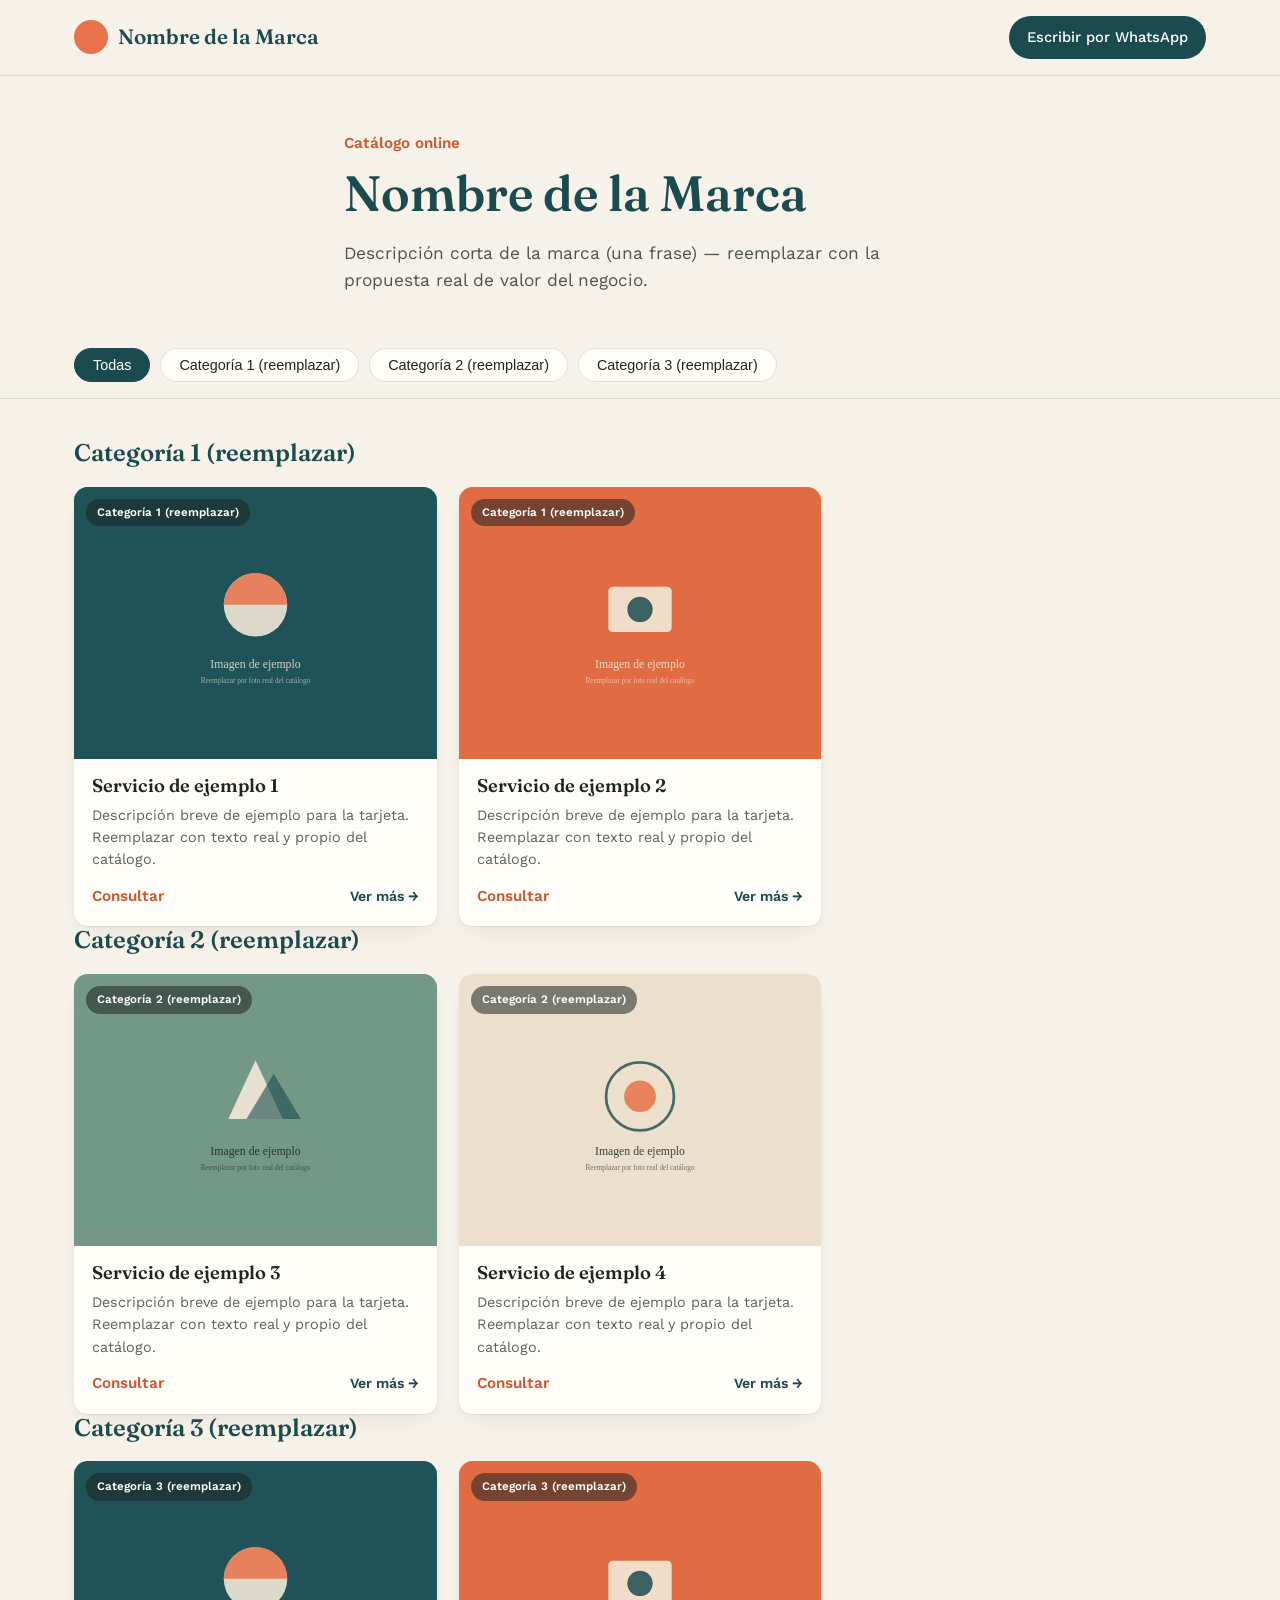
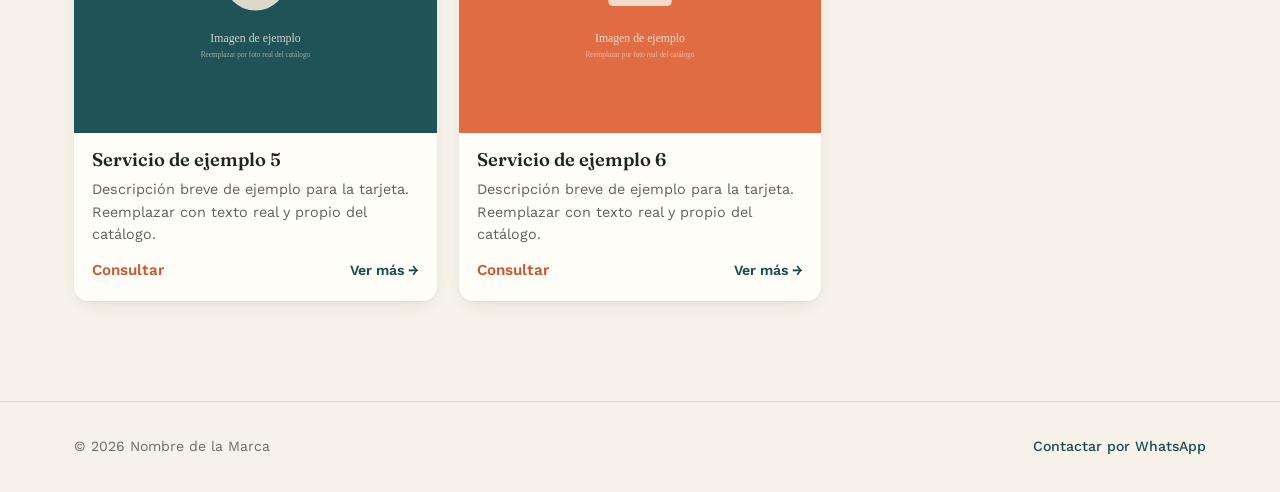
==== index.html @ 5132c290 "se elimina /sitio" ====
<!DOCTYPE html>
<html lang="es">
<head>
<meta charset="UTF-8">
<meta name="viewport" content="width=device-width, initial-scale=1.0">
<title>Catálogo — Rainbow Umbrella Tours</title>
<meta name="description" content="Catálogo de alojamientos.">
<link rel="stylesheet" href="css/style.css">
</head>
<body>

<header class="site-header">
  <div class="container">
    <a href="index.html" class="brand">
      <span class="brand-mark"></span>
      <span data-brand-name>Rainbow Umbrella Tours</span>
    </a>
    <div class="header-contact">
      <a class="btn-whatsapp" data-whatsapp-link data-whatsapp-msg="Hola! Quería hacer una consulta." href="#">
        <span>Escribir por WhatsApp</span>
      </a>
    </div>
  </div>
</header>

<section class="hero">
  <div class="container hero-inner">
    <span class="hero-eyebrow">Catálogo online</span>
    <h1 data-brand-name>Rainbow Umbrella Tours</h1>
    <p data-brand-desc>Nuestra especialidad es ayudarte a encontrar el lugar ideal para vos.</p>
  </div>
</section>

<nav class="category-nav">
  <div class="container">
    <div class="category-scroll" id="category-scroll"></div>
  </div>
</nav>

<main class="catalog-section">
  <div class="container" id="catalog-root"></div>
</main>

<footer class="site-footer">
  <div class="container">
    <span>© <span data-year></span> <span data-brand-name>Rainbow Umbrella Tours</span></span>
    <a data-whatsapp-link data-whatsapp-msg="Hola! Quería hacer una consulta." href="#">Contactar por WhatsApp</a>
  </div>
</footer>

<script src="js/data.js"></script>
<script src="js/main.js"></script>
</body>
</html>
---- css/style.css ----
@import url('https://fonts.googleapis.com/css2?family=Fraunces:opsz,wght@9..144,400;9..144,600;9..144,700&family=Work+Sans:wght@400;500;600&display=swap');

/* ============================================
   DESIGN TOKENS
   Reemplazar estos valores cuando llegue la
   identidad visual real del catálogo.
   ============================================ */
:root{
  --color-bg: #F7F2E9;
  --color-bg-alt: #EFE6D3;
  --color-ink: #1E2521;
  --color-primary: #1B4B4F;
  --color-primary-light: #2C6266;
  --color-accent: #E8734A;
  --color-accent-dark: #C85A34;
  --color-sage: #7A9E8E;
  --color-line: rgba(30,37,33,0.12);
  --color-card-bg: #FFFDF8;

  --font-display: 'Fraunces', Georgia, serif;
  --font-body: 'Work Sans', -apple-system, sans-serif;

  --radius-s: 6px;
  --radius-m: 14px;
  --shadow-card: 0 1px 2px rgba(30,37,33,0.06), 0 8px 24px -12px rgba(30,37,33,0.18);
  --max-width: 1180px;
}

*{ box-sizing: border-box; }
html{ scroll-behavior: smooth; }
body{
  margin: 0;
  font-family: var(--font-body);
  color: var(--color-ink);
  background: var(--color-bg);
  line-height: 1.55;
}
img{ max-width: 100%; display: block; }
a{ color: inherit; }
h1,h2,h3{ font-family: var(--font-display); margin: 0; line-height: 1.15; }
p{ margin: 0; }

.container{
  max-width: var(--max-width);
  margin: 0 auto;
  padding: 0 24px;
}

/* ---------- Header ---------- */
.site-header{
  position: sticky;
  top: 0;
  z-index: 20;
  background: var(--color-bg);
  border-bottom: 1px solid var(--color-line);
}
.site-header .container{
  display: flex;
  align-items: center;
  justify-content: space-between;
  padding-top: 16px;
  padding-bottom: 16px;
  gap: 16px;
}
.brand{
  display: flex;
  align-items: center;
  gap: 10px;
  font-family: var(--font-display);
  font-size: 1.3rem;
  font-weight: 600;
  text-decoration: none;
  color: var(--color-primary);
}
.brand-mark{
  width: 34px;
  height: 34px;
  border-radius: 50%;
  background: var(--color-accent);
  flex-shrink: 0;
}
.header-contact{
  display: flex;
  align-items: center;
  gap: 12px;
}
.btn-whatsapp{
  display: inline-flex;
  align-items: center;
  gap: 8px;
  background: var(--color-primary);
  color: #fff;
  text-decoration: none;
  padding: 10px 18px;
  border-radius: 999px;
  font-size: 0.92rem;
  font-weight: 500;
  white-space: nowrap;
  transition: background 0.15s ease;
}
.btn-whatsapp:hover{ background: var(--color-primary-light); }

/* ---------- Hero ---------- */
.hero{
  padding: 56px 0 40px;
}
.hero-inner{
  max-width: 640px;
}
.hero-eyebrow{
  color: var(--color-accent-dark);
  font-weight: 600;
  font-size: 0.95rem;
  margin-bottom: 10px;
  display: block;
}
.hero h1{
  font-size: clamp(2rem, 4.5vw, 3.1rem);
  font-weight: 600;
  color: var(--color-primary);
}
.hero p{
  margin-top: 18px;
  font-size: 1.08rem;
  color: rgba(30,37,33,0.78);
  max-width: 52ch;
}

/* ---------- Category nav ---------- */
.category-nav{
  position: sticky;
  top: 67px;
  z-index: 15;
  background: var(--color-bg);
  border-bottom: 1px solid var(--color-line);
  padding: 14px 0;
}
.category-scroll{
  display: flex;
  gap: 10px;
  overflow-x: auto;
  scrollbar-width: none;
  padding-bottom: 2px;
}
.category-scroll::-webkit-scrollbar{ display: none; }
.category-pill{
  flex-shrink: 0;
  border: 1px solid var(--color-line);
  background: var(--color-card-bg);
  padding: 8px 18px;
  border-radius: 999px;
  font-size: 0.9rem;
  font-weight: 500;
  cursor: pointer;
  color: var(--color-ink);
  transition: all 0.15s ease;
}
.category-pill:hover{ border-color: var(--color-primary); }
.category-pill.active{
  background: var(--color-primary);
  border-color: var(--color-primary);
  color: #fff;
}

/* ---------- Grid & Cards ---------- */
.catalog-section{ padding: 40px 0 80px; }
.category-heading{
  font-size: 1.5rem;
  font-weight: 600;
  color: var(--color-primary);
  margin: 44px 0 20px;
}
.category-heading:first-child{ margin-top: 0; }

.card-grid{
  display: grid;
  grid-template-columns: repeat(auto-fill, minmax(270px, 1fr));
  gap: 22px;
}
.card{
  background: var(--color-card-bg);
  border-radius: var(--radius-m);
  overflow: hidden;
  box-shadow: var(--shadow-card);
  text-decoration: none;
  color: var(--color-ink);
  display: flex;
  flex-direction: column;
  transition: transform 0.18s ease;
}
.card:hover{ transform: translateY(-3px); }
.card-image{
  aspect-ratio: 4 / 3;
  overflow: hidden;
  position: relative;
  background: var(--color-bg-alt);
}
.card-image img{
  width: 100%;
  height: 100%;
  object-fit: cover;
}
.card-tag{
  position: absolute;
  top: 12px;
  left: 12px;
  background: rgba(30,37,33,0.55);
  color: #fff;
  font-size: 0.72rem;
  font-weight: 600;
  padding: 5px 11px;
  border-radius: 999px;
  backdrop-filter: blur(2px);
}
.card-body{
  padding: 16px 18px 18px;
  display: flex;
  flex-direction: column;
  gap: 8px;
  flex: 1;
}
.card-title{
  font-family: var(--font-display);
  font-size: 1.15rem;
  font-weight: 600;
}
.card-desc{
  font-size: 0.9rem;
  color: rgba(30,37,33,0.72);
  flex: 1;
}
.card-footer{
  display: flex;
  align-items: center;
  justify-content: space-between;
  margin-top: 6px;
}
.card-price{
  font-weight: 600;
  color: var(--color-accent-dark);
  font-size: 0.95rem;
}
.card-link{
  font-size: 0.88rem;
  font-weight: 600;
  color: var(--color-primary);
}

.empty-state{
  padding: 60px 20px;
  text-align: center;
  color: rgba(30,37,33,0.6);
}

/* ---------- Ficha (detalle) ---------- */
.breadcrumb{
  padding: 22px 0 0;
  font-size: 0.88rem;
  color: rgba(30,37,33,0.6);
}
.breadcrumb a{ text-decoration: none; color: var(--color-primary); }

.ficha{ padding: 20px 0 70px; }
.ficha-gallery{
  display: grid;
  grid-template-columns: 2fr 1fr;
  gap: 10px;
  border-radius: var(--radius-m);
  overflow: hidden;
  margin-bottom: 30px;
}
.ficha-gallery-main{
  aspect-ratio: 4/3;
  background: var(--color-bg-alt);
}
.ficha-gallery-main img{ width:100%; height:100%; object-fit: cover; }
.ficha-gallery-thumbs{
  display: grid;
  grid-template-rows: repeat(2, 1fr);
  gap: 10px;
}
.ficha-gallery-thumbs img{
  width: 100%;
  height: 100%;
  object-fit: cover;
  cursor: pointer;
}
.ficha-gallery-thumbs > div{ overflow: hidden; background: var(--color-bg-alt); }

.ficha-layout{
  display: grid;
  grid-template-columns: 1.6fr 1fr;
  gap: 40px;
  align-items: start;
}
.ficha-header{ margin-bottom: 18px; }
.ficha-tag{
  display: inline-block;
  background: var(--color-sage);
  color: #fff;
  font-size: 0.75rem;
  font-weight: 600;
  padding: 5px 12px;
  border-radius: 999px;
  margin-bottom: 12px;
}
.ficha-title{
  font-size: clamp(1.6rem, 3.5vw, 2.3rem);
  color: var(--color-primary);
  font-weight: 600;
}
.ficha-desc{
  margin-top: 18px;
  color: rgba(30,37,33,0.82);
  font-size: 1.02rem;
}
.ficha-features{
  margin-top: 26px;
}
.ficha-features h3{
  font-size: 1.05rem;
  margin-bottom: 12px;
  color: var(--color-primary);
}
.ficha-features ul{
  list-style: none;
  margin: 0;
  padding: 0;
  display: grid;
  grid-template-columns: repeat(auto-fill, minmax(180px,1fr));
  gap: 10px;
}
.ficha-features li{
  font-size: 0.92rem;
  padding-left: 20px;
  position: relative;
}
.ficha-features li::before{
  content: '';
  position: absolute;
  left: 0;
  top: 8px;
  width: 8px;
  height: 8px;
  border-radius: 50%;
  background: var(--color-accent);
}

.contact-card{
  background: var(--color-card-bg);
  border: 1px solid var(--color-line);
  border-radius: var(--radius-m);
  padding: 24px;
  position: sticky;
  top: 150px;
}
.contact-card-price{
  font-size: 1.4rem;
  font-weight: 600;
  color: var(--color-accent-dark);
  margin-bottom: 4px;
}
.contact-card-price-label{
  font-size: 0.82rem;
  color: rgba(30,37,33,0.6);
  margin-bottom: 18px;
}
.contact-card .btn-whatsapp{
  width: 100%;
  justify-content: center;
  padding: 13px 18px;
  margin-bottom: 10px;
}
.contact-detail{
  display: flex;
  gap: 10px;
  font-size: 0.9rem;
  margin-top: 12px;
  color: rgba(30,37,33,0.78);
}
.contact-detail strong{ color: var(--color-ink); font-weight: 600; }
.social-links{
  display: flex;
  gap: 10px;
  margin-top: 16px;
}
.social-links a{
  border: 1px solid var(--color-line);
  border-radius: var(--radius-s);
  padding: 8px 14px;
  font-size: 0.85rem;
  text-decoration: none;
  font-weight: 500;
}

/* ---------- Footer ---------- */
.site-footer{
  border-top: 1px solid var(--color-line);
  padding: 34px 0;
  margin-top: 20px;
}
.site-footer .container{
  display: flex;
  flex-wrap: wrap;
  gap: 12px;
  align-items: center;
  justify-content: space-between;
  font-size: 0.88rem;
  color: rgba(30,37,33,0.65);
}
.site-footer a{ text-decoration: none; color: var(--color-primary); font-weight: 500; }

/* ---------- Responsive ---------- */
@media (max-width: 860px){
  .ficha-layout{ grid-template-columns: 1fr; }
  .contact-card{ position: static; }
  .ficha-gallery{ grid-template-columns: 1fr; }
  .ficha-gallery-thumbs{ grid-template-columns: repeat(4,1fr); grid-template-rows: none; }
}
@media (max-width: 560px){
  .header-contact .btn-whatsapp span{ display: none; }
  .hero{ padding: 40px 0 28px; }
  .card-grid{ grid-template-columns: repeat(auto-fill, minmax(150px,1fr)); gap: 14px; }
}
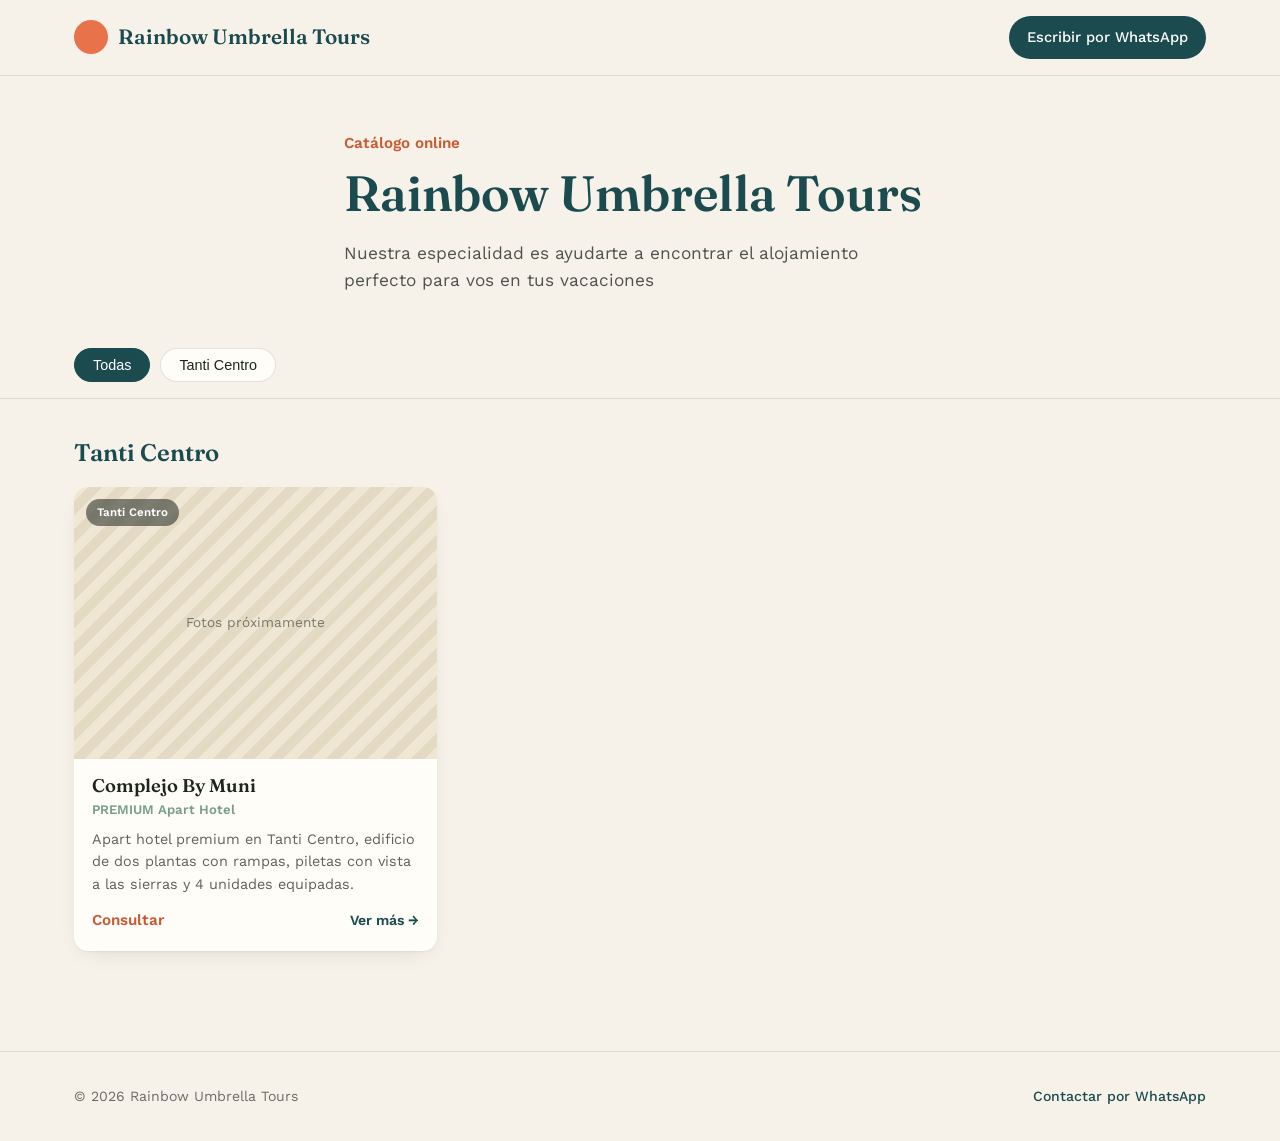
==== commit 1d29798b: "by  muni, nombre de empresa y descripcion" ====
--- a/index.html
+++ b/index.html
@@ -4,7 +4,7 @@
 <meta charset="UTF-8">
 <meta name="viewport" content="width=device-width, initial-scale=1.0">
 <title>Catálogo — Rainbow Umbrella Tours</title>
-<meta name="description" content="Catálogo de alojamientos.">
+<meta name="description" content="Nuestra especialidad es ayudarte a encontrar el alojamiento perfecto para vos en tus vacaciones.">
 <link rel="stylesheet" href="css/style.css">
 </head>
 <body>
@@ -27,7 +27,7 @@
   <div class="container hero-inner">
     <span class="hero-eyebrow">Catálogo online</span>
     <h1 data-brand-name>Rainbow Umbrella Tours</h1>
-    <p data-brand-desc>Nuestra especialidad es ayudarte a encontrar el lugar ideal para vos.</p>
+    <p data-brand-desc>Nuestra especialidad es ayudarte a encontrar el alojamiento perfecto para vos en tus vacaciones</p>
   </div>
 </section>
 
--- a/css/style.css
+++ b/css/style.css
@@ -200,6 +200,24 @@
   height: 100%;
   object-fit: cover;
 }
+.card-image-pending{
+  width: 100%;
+  height: 100%;
+  display: flex;
+  align-items: center;
+  justify-content: center;
+  text-align: center;
+  padding: 16px;
+  font-size: 0.85rem;
+  color: rgba(30,37,33,0.55);
+  background: repeating-linear-gradient(135deg, var(--color-bg-alt), var(--color-bg-alt) 10px, #e4d9c2 10px, #e4d9c2 20px);
+}
+.card-type{
+  font-size: 0.82rem;
+  color: var(--color-sage);
+  font-weight: 600;
+  margin-top: -4px;
+}
 .card-tag{
   position: absolute;
   top: 12px;
@@ -309,10 +327,28 @@
   color: var(--color-primary);
   font-weight: 600;
 }
+.ficha-subtitle{
+  margin-top: 6px;
+  font-size: 1.02rem;
+  font-weight: 600;
+  color: var(--color-sage);
+}
 .ficha-desc{
   margin-top: 18px;
   color: rgba(30,37,33,0.82);
   font-size: 1.02rem;
+}
+.gallery-pending{
+  aspect-ratio: 16/7;
+  display: flex;
+  align-items: center;
+  justify-content: center;
+  text-align: center;
+  padding: 24px;
+  color: rgba(30,37,33,0.6);
+  font-size: 0.95rem;
+  background: repeating-linear-gradient(135deg, var(--color-bg-alt), var(--color-bg-alt) 12px, #e4d9c2 12px, #e4d9c2 24px);
+  border-radius: var(--radius-m);
 }
 .ficha-features{
   margin-top: 26px;
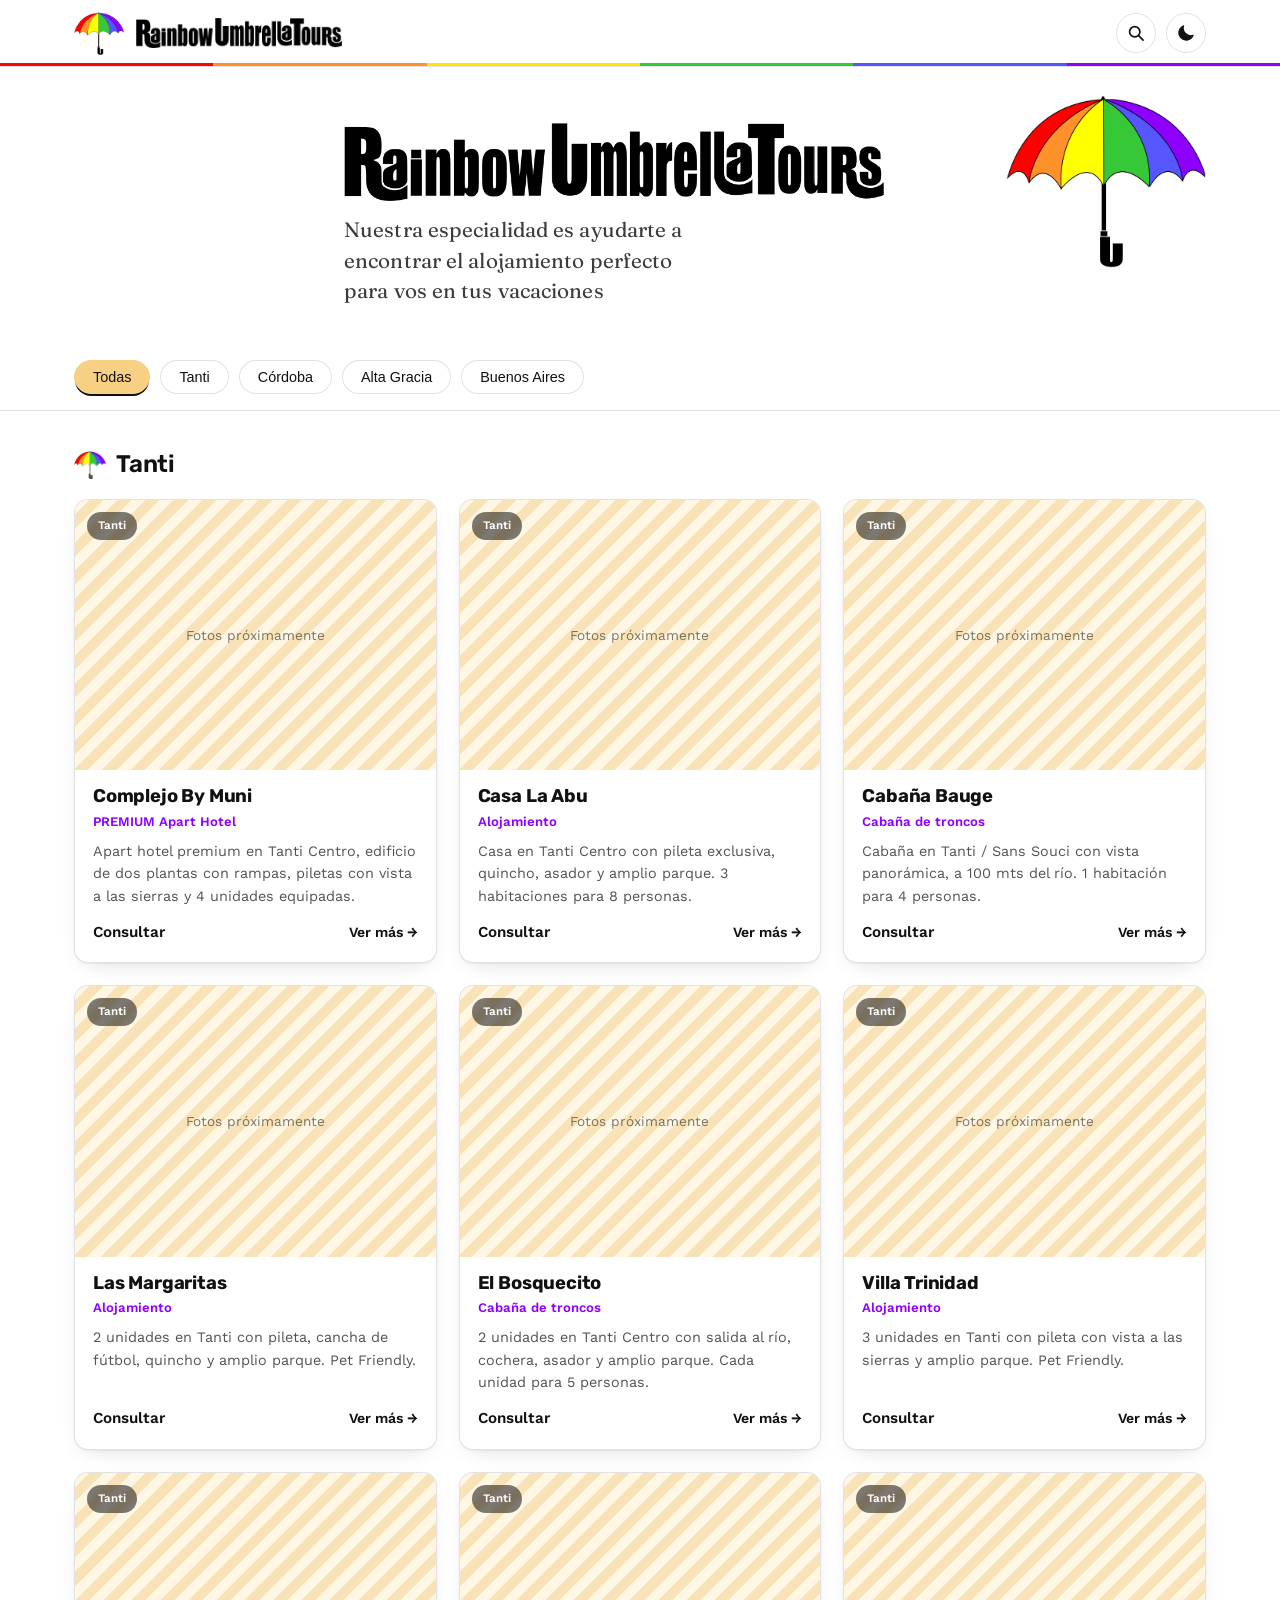
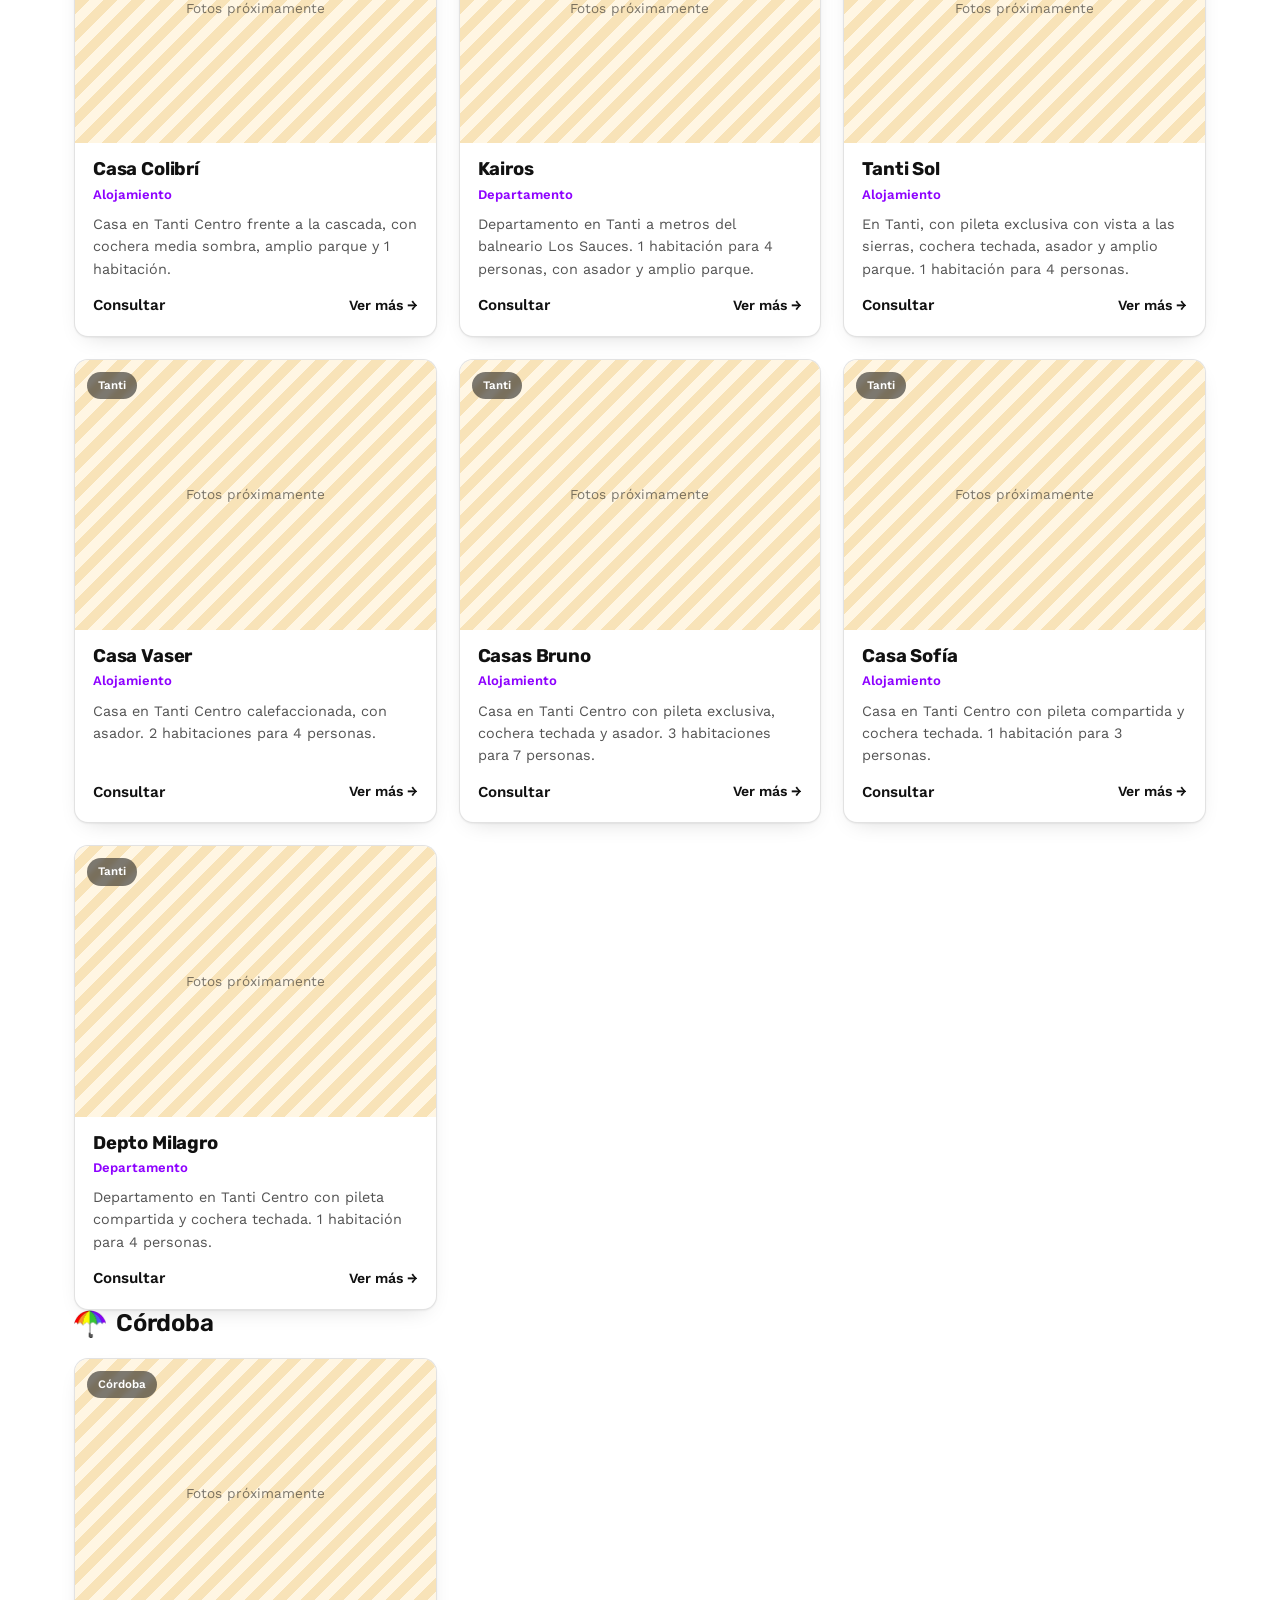
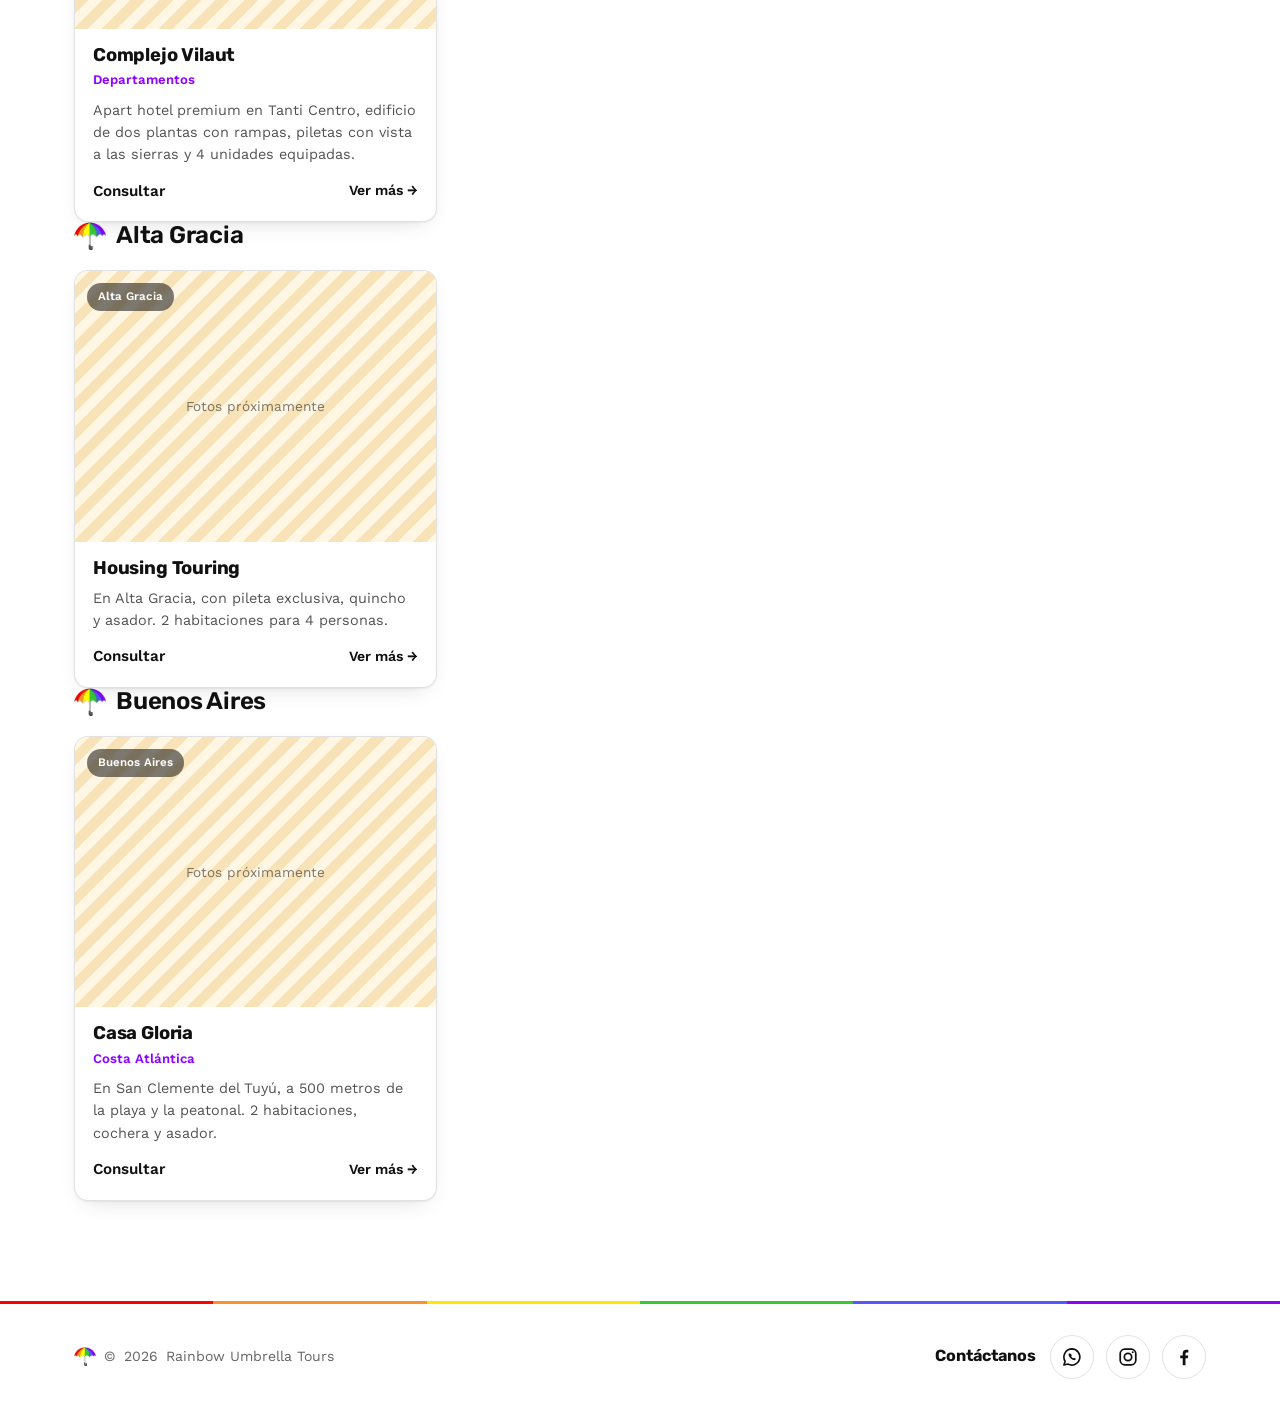
==== commit 2e9f9013: "version limpia de RainbowUmbrella" ====
--- a/index.html
+++ b/index.html
@@ -5,29 +5,38 @@
 <meta name="viewport" content="width=device-width, initial-scale=1.0">
 <title>Catálogo — Rainbow Umbrella Tours</title>
 <meta name="description" content="Nuestra especialidad es ayudarte a encontrar el alojamiento perfecto para vos en tus vacaciones.">
+<link rel="icon" type="image/png" href="images/brand/favicon.png">
+<script src="js/theme.js"></script>
 <link rel="stylesheet" href="css/style.css">
 </head>
 <body>
 
 <header class="site-header">
   <div class="container">
-    <a href="index.html" class="brand">
-      <span class="brand-mark"></span>
-      <span data-brand-name>Rainbow Umbrella Tours</span>
+    <a href="index.html" class="brand" aria-label="Rainbow Umbrella Tours — inicio">
+      <span class="brand-mark" role="presentation"></span>
+      <img class="brand-wordmark brand-wordmark--light" src="images/brand/wordmark.png" alt="Rainbow Umbrella Tours" width="936" height="136">
+      <img class="brand-wordmark brand-wordmark--dark" src="images/brand/wordmark-dark.png" alt="" width="936" height="136" aria-hidden="true">
     </a>
     <div class="header-contact">
-      <a class="btn-whatsapp" data-whatsapp-link data-whatsapp-msg="Hola! Quería hacer una consulta." href="#">
-        <span>Escribir por WhatsApp</span>
-      </a>
+      <button type="button" class="theme-toggle search-toggle" id="search-toggle" aria-label="Buscar alojamiento" aria-haspopup="dialog" aria-expanded="false" title="Buscar alojamiento">
+        <svg viewBox="0 0 24 24" aria-hidden="true"><circle cx="10.5" cy="10.5" r="6.2" fill="none" stroke="currentColor" stroke-width="2"/><path d="M15.2 15.2L20.5 20.5" stroke="currentColor" stroke-width="2" stroke-linecap="round"/></svg>
+      </button>
+      <button type="button" class="theme-toggle" id="theme-toggle" aria-label="Activar modo oscuro" aria-pressed="false" title="Cambiar entre modo claro y oscuro">
+        <svg class="icon-moon" viewBox="0 0 24 24" aria-hidden="true"><path d="M20.5 14.2A8.5 8.5 0 0 1 9.8 3.5a.6.6 0 0 0-.8-.7A9.5 9.5 0 1 0 21.2 15a.6.6 0 0 0-.7-.8z" fill="currentColor"/></svg>
+        <svg class="icon-sun" viewBox="0 0 24 24" aria-hidden="true"><circle cx="12" cy="12" r="4.2" fill="currentColor"/><g stroke="currentColor" stroke-width="2" stroke-linecap="round"><path d="M12 2.5v2.2M12 19.3v2.2M2.5 12h2.2M19.3 12h2.2M5.3 5.3l1.6 1.6M17.1 17.1l1.6 1.6M18.7 5.3l-1.6 1.6M6.9 17.1l-1.6 1.6"/></g></svg>
+      </button>
     </div>
   </div>
 </header>
 
 <section class="hero">
   <div class="container hero-inner">
-    <span class="hero-eyebrow">Catálogo online</span>
-    <h1 data-brand-name>Rainbow Umbrella Tours</h1>
-    <p data-brand-desc>Nuestra especialidad es ayudarte a encontrar el alojamiento perfecto para vos en tus vacaciones</p>
+    <h1 class="hero-wordmark">
+      <img class="hero-wordmark-img hero-wordmark-img--light" src="images/brand/wordmark.png" alt="Rainbow Umbrella Tours" width="936" height="136">
+      <img class="hero-wordmark-img hero-wordmark-img--dark" src="images/brand/wordmark-dark.png" alt="" width="936" height="136" aria-hidden="true">
+    </h1>
+    <p class="hero-subtitle" data-brand-desc>Nuestra especialidad es ayudarte a encontrar el alojamiento perfecto para vos en tus vacaciones</p>
   </div>
 </section>
 
@@ -44,11 +53,25 @@
 <footer class="site-footer">
   <div class="container">
     <span>© <span data-year></span> <span data-brand-name>Rainbow Umbrella Tours</span></span>
-    <a data-whatsapp-link data-whatsapp-msg="Hola! Quería hacer una consulta." href="#">Contactar por WhatsApp</a>
+    <div class="footer-contact">
+      <span class="footer-contact-title">Contáctanos</span>
+      <ul class="social-icons">
+        <li><a class="social-icon" data-whatsapp-link data-whatsapp-msg="Hola! Quería hacer una consulta." href="#" target="_blank" rel="noopener noreferrer" aria-label="WhatsApp" title="WhatsApp">
+          <svg viewBox="0 0 24 24" aria-hidden="true"><path d="M12 3.2a8.8 8.8 0 0 0-7.5 13.4L3.2 20.8l4.3-1.1A8.8 8.8 0 1 0 12 3.2z" fill="none" stroke="currentColor" stroke-width="1.8" stroke-linejoin="round"/><path d="M9 7.9c-.4.4-.9 1.1-.7 2 .4 2.3 3.2 5.1 5.6 5.5.9.2 1.6-.3 2-.7l.3-.9-1.9-1.1-.8.7c-.9-.4-1.9-1.3-2.4-2.3l.7-.8-1-1.9-.8.1z" fill="currentColor"/></svg>
+        </a></li>
+        <li><a class="social-icon" data-social="instagram" href="#" target="_blank" rel="noopener noreferrer" aria-label="Instagram" title="Instagram">
+          <svg viewBox="0 0 24 24" aria-hidden="true"><rect x="3.5" y="3.5" width="17" height="17" rx="5" fill="none" stroke="currentColor" stroke-width="1.9"/><circle cx="12" cy="12" r="4" fill="none" stroke="currentColor" stroke-width="1.9"/><circle cx="17.2" cy="6.8" r="1.1" fill="currentColor"/></svg>
+        </a></li>
+        <li><a class="social-icon" data-social="facebook" href="#" target="_blank" rel="noopener noreferrer" aria-label="Facebook" title="Facebook">
+          <svg viewBox="0 0 24 24" aria-hidden="true"><path d="M13.6 21v-7.6h2.6l.4-3h-3V8.5c0-.9.3-1.5 1.5-1.5h1.6V4.3c-.3 0-1.2-.1-2.3-.1-2.3 0-3.8 1.4-3.8 3.9v2.3H7.9v3h2.7V21h3z" fill="currentColor"/></svg>
+        </a></li>
+      </ul>
+    </div>
   </div>
 </footer>
 
 <script src="js/data.js"></script>
 <script src="js/main.js"></script>
+<script src="js/search.js"></script>
 </body>
 </html>
--- a/css/style.css
+++ b/css/style.css
@@ -1,29 +1,80 @@
-@import url('https://fonts.googleapis.com/css2?family=Fraunces:opsz,wght@9..144,400;9..144,600;9..144,700&family=Work+Sans:wght@400;500;600&display=swap');
+@import url('https://fonts.googleapis.com/css2?family=Fraunces:ital,wght@0,400;0,500;1,400&family=Rubik:wght@600;700;800&family=Work+Sans:wght@400;500;600&display=swap');
 
 /* ============================================
    DESIGN TOKENS
-   Reemplazar estos valores cuando llegue la
-   identidad visual real del catálogo.
+   Paleta oficial tomada de la imagen de
+   identidad de Rainbow Umbrella Tours.
    ============================================ */
 :root{
-  --color-bg: #F7F2E9;
-  --color-bg-alt: #EFE6D3;
-  --color-ink: #1E2521;
-  --color-primary: #1B4B4F;
-  --color-primary-light: #2C6266;
-  --color-accent: #E8734A;
-  --color-accent-dark: #C85A34;
-  --color-sage: #7A9E8E;
-  --color-line: rgba(30,37,33,0.12);
-  --color-card-bg: #FFFDF8;
-
-  --font-display: 'Fraunces', Georgia, serif;
+  /* Identidad Rainbow Umbrella Tours: blanco + negro + arcoíris como acento */
+  --color-bg: #FFFFFF;
+  --color-bg-alt: #FFF6E3;
+  --color-ink: #111111;
+  --color-primary: #111111;
+  --color-primary-light: #D81B7E;   /* hover de botones: fucsia */
+  --color-accent: #E0218A;
+  --color-accent-dark: #B8156C;
+  --color-sage: #D81B7E;            /* etiquetas / subtítulos: fucsia */
+  --color-line: rgba(var(--ink-rgb),0.12);
+  --color-card-bg: #FFFFFF;
+
+  --rb-red: #FF0200;
+  --rb-orange: #FD922A;
+  --rb-yellow: #FFE600;
+  --rb-green: #37C737;
+  --rb-blue: #5656FE;
+  --rb-violet: #8D01FF;
+  --rb-peach: #F7D084;
+  --rb-gradient: linear-gradient(90deg, var(--rb-red) 0 16.66%, var(--rb-orange) 0 33.33%, var(--rb-yellow) 0 50%, var(--rb-green) 0 66.66%, var(--rb-blue) 0 83.33%, var(--rb-violet) 0);
+
+  --font-display: 'Rubik', 'Work Sans', -apple-system, sans-serif;
   --font-body: 'Work Sans', -apple-system, sans-serif;
 
   --radius-s: 6px;
   --radius-m: 14px;
-  --shadow-card: 0 1px 2px rgba(30,37,33,0.06), 0 8px 24px -12px rgba(30,37,33,0.18);
+  --shadow-card: 0 1px 2px rgba(var(--ink-rgb),0.06), 0 8px 24px -12px rgba(var(--ink-rgb),0.2);
   --max-width: 1180px;
+  --header-h: 66px;
+
+  /* Tema (modo claro: valores de siempre) */
+  --ink-rgb: 17,17,17;
+  --color-stripe: #F8E3B8;
+  --color-violet-text: #8D01FF;
+  --btn-bg: #111111;
+  --btn-fg: #FFFFFF;
+  --btn-hover-bg: var(--rb-peach);   /* naranja pastel */
+  --btn-hover-fg: #111111;
+  --btn-shadow: #111111;             /* sombra negra */
+  --focus-ring: #111111;
+  --umbrella-img: url('../images/brand/umbrella.png');
+  color-scheme: light;
+}
+
+/* ---------- MODO OSCURO ----------
+   Mismas variables, valores oscuros cálidos (no negro puro). Se activa con
+   <html data-theme="dark"> (ver js/theme.js). */
+html[data-theme="dark"]{
+  --ink-rgb: 244,240,234;
+  --color-bg: #18171D;
+  --color-bg-alt: #23212B;
+  --color-card-bg: #201E27;
+  --color-ink: #F4F0EA;
+  --color-primary: #38353F;
+  --color-accent: #EE5DA6;
+  --color-accent-dark: #F7D084;      /* acento naranja pastel */
+  --color-sage: #D81B7E;
+  --color-stripe: #2C2935;
+  --color-violet-text: #C9A3FF;
+  --shadow-card: 0 1px 2px rgba(0,0,0,0.45), 0 10px 26px -14px rgba(0,0,0,0.75);
+
+  --btn-bg: #F4F0EA;
+  --btn-fg: #18171D;
+  --btn-hover-bg: #F7D084;
+  --btn-hover-fg: #18171D;
+  --btn-shadow: #000000;
+  --focus-ring: #F7D084;
+  --umbrella-img: url('../images/brand/umbrella-dark.png');
+  color-scheme: dark;
 }
 
 *{ box-sizing: border-box; }
@@ -58,8 +109,9 @@
   display: flex;
   align-items: center;
   justify-content: space-between;
-  padding-top: 16px;
-  padding-bottom: 16px;
+  height: var(--header-h);
+  padding-top: 0;
+  padding-bottom: 0;
   gap: 16px;
 }
 .brand{
@@ -122,7 +174,7 @@
 .hero p{
   margin-top: 18px;
   font-size: 1.08rem;
-  color: rgba(30,37,33,0.78);
+  color: rgba(var(--ink-rgb),0.78);
   max-width: 52ch;
 }
 
@@ -209,8 +261,8 @@
   text-align: center;
   padding: 16px;
   font-size: 0.85rem;
-  color: rgba(30,37,33,0.55);
-  background: repeating-linear-gradient(135deg, var(--color-bg-alt), var(--color-bg-alt) 10px, #e4d9c2 10px, #e4d9c2 20px);
+  color: rgba(var(--ink-rgb),0.55);
+  background: repeating-linear-gradient(135deg, var(--color-bg-alt), var(--color-bg-alt) 10px, var(--color-stripe) 10px, var(--color-stripe) 20px);
 }
 .card-type{
   font-size: 0.82rem;
@@ -222,7 +274,7 @@
   position: absolute;
   top: 12px;
   left: 12px;
-  background: rgba(30,37,33,0.55);
+  background: rgba(17,17,17,0.55);
   color: #fff;
   font-size: 0.72rem;
   font-weight: 600;
@@ -244,7 +296,7 @@
 }
 .card-desc{
   font-size: 0.9rem;
-  color: rgba(30,37,33,0.72);
+  color: rgba(var(--ink-rgb),0.72);
   flex: 1;
 }
 .card-footer{
@@ -267,14 +319,14 @@
 .empty-state{
   padding: 60px 20px;
   text-align: center;
-  color: rgba(30,37,33,0.6);
+  color: rgba(var(--ink-rgb),0.6);
 }
 
 /* ---------- Ficha (detalle) ---------- */
 .breadcrumb{
   padding: 22px 0 0;
   font-size: 0.88rem;
-  color: rgba(30,37,33,0.6);
+  color: rgba(var(--ink-rgb),0.6);
 }
 .breadcrumb a{ text-decoration: none; color: var(--color-primary); }
 
@@ -294,6 +346,7 @@
 .ficha-gallery-main img{ width:100%; height:100%; object-fit: cover; }
 .ficha-gallery-thumbs{
   display: grid;
+  grid-template-columns: repeat(2, 1fr);
   grid-template-rows: repeat(2, 1fr);
   gap: 10px;
 }
@@ -335,7 +388,7 @@
 }
 .ficha-desc{
   margin-top: 18px;
-  color: rgba(30,37,33,0.82);
+  color: rgba(var(--ink-rgb),0.82);
   font-size: 1.02rem;
 }
 .gallery-pending{
@@ -345,9 +398,9 @@
   justify-content: center;
   text-align: center;
   padding: 24px;
-  color: rgba(30,37,33,0.6);
+  color: rgba(var(--ink-rgb),0.6);
   font-size: 0.95rem;
-  background: repeating-linear-gradient(135deg, var(--color-bg-alt), var(--color-bg-alt) 12px, #e4d9c2 12px, #e4d9c2 24px);
+  background: repeating-linear-gradient(135deg, var(--color-bg-alt), var(--color-bg-alt) 12px, var(--color-stripe) 12px, var(--color-stripe) 24px);
   border-radius: var(--radius-m);
 }
 .ficha-features{
@@ -398,7 +451,7 @@
 }
 .contact-card-price-label{
   font-size: 0.82rem;
-  color: rgba(30,37,33,0.6);
+  color: rgba(var(--ink-rgb),0.6);
   margin-bottom: 18px;
 }
 .contact-card .btn-whatsapp{
@@ -412,7 +465,7 @@
   gap: 10px;
   font-size: 0.9rem;
   margin-top: 12px;
-  color: rgba(30,37,33,0.78);
+  color: rgba(var(--ink-rgb),0.78);
 }
 .contact-detail strong{ color: var(--color-ink); font-weight: 600; }
 .social-links{
@@ -442,7 +495,7 @@
   align-items: center;
   justify-content: space-between;
   font-size: 0.88rem;
-  color: rgba(30,37,33,0.65);
+  color: rgba(var(--ink-rgb),0.65);
 }
 .site-footer a{ text-decoration: none; color: var(--color-primary); font-weight: 500; }
 
@@ -458,3 +511,416 @@
   .hero{ padding: 40px 0 28px; }
   .card-grid{ grid-template-columns: repeat(auto-fill, minmax(150px,1fr)); gap: 14px; }
 }
+
+/* ---------- Ficha reutilizable: etiquetas, ubicación, emojis ---------- */
+.ficha-badges{ display: flex; flex-wrap: wrap; gap: 8px; margin-bottom: 12px; }
+.ficha-badges .ficha-tag{ margin-bottom: 0; }
+.ficha-badges-extra{ display: contents; }
+.ficha-tag--badge{ background: var(--color-primary); }
+.ficha-location{ margin-top: 6px; font-size: 0.95rem; color: rgba(var(--ink-rgb),0.72); }
+.ficha-features li.has-emoji{ padding-left: 0; }
+.ficha-features li.has-emoji::before{ display: none; }
+.gallery-pending{ grid-column: 1 / -1; }
+@media (max-width: 860px){
+  .ficha-gallery-thumbs > div{ aspect-ratio: 4 / 3; }
+}
+
+
+/* =====================================================================
+   BRANDING — Rainbow Umbrella Tours
+   Solo apariencia (colores, tipografía, acentos). No altera estructura
+   ni lógica. Paraguas = elemento gráfico recurrente, usado con sobriedad.
+   ===================================================================== */
+
+/* Tipografía: títulos fuertes y modernos, texto largo legible */
+h1, h2, h3, .brand, .card-title, .ficha-title{ font-weight: 700; letter-spacing: -0.01em; }
+.hero h1{ font-weight: 800; }
+
+/* ---------- Header + logo ---------- */
+.site-header{ border-bottom-color: var(--color-line); }
+.site-header::after{            /* línea arcoíris fina bajo el header */
+  content: '';
+  position: absolute;
+  left: 0; right: 0; bottom: 0;
+  height: 3px;
+  background: var(--rb-gradient);
+}
+.brand{ gap: 12px; color: var(--color-ink); }
+.brand-mark{
+  width: 50px;
+  height: 43px;
+  border-radius: 0;
+  background: var(--umbrella-img) center / contain no-repeat;
+  transition: transform .35s ease;
+}
+.brand:hover .brand-mark{ transform: rotate(-4deg); }
+/* Nombre de la marca = imagen real del logotipo (versión clara / oscura) */
+.brand-wordmark{ display: block; height: 42px; width: auto; flex-shrink: 0; object-fit: contain; }
+.brand-wordmark--dark{ display: none; }
+html[data-theme="dark"] .brand-wordmark--light{ display: none; }
+html[data-theme="dark"] .brand-wordmark--dark{ display: block; }
+
+/* ---------- Botones ----------
+   Reposo: negro (blanco cálido en modo oscuro).
+   hover / foco / pulsado: naranja pastel + sombra negra, sutil. */
+.btn-whatsapp, .category-pill, .theme-toggle{
+  transition: background-color .22s ease, color .22s ease, border-color .22s ease, box-shadow .22s ease, transform .15s ease;
+}
+.btn-whatsapp{ background: var(--btn-bg); color: var(--btn-fg); }
+.btn-whatsapp:hover,
+.btn-whatsapp:focus-visible{
+  background: var(--btn-hover-bg);
+  color: var(--btn-hover-fg);
+  box-shadow: 0 3px 0 -1px var(--btn-shadow);
+}
+.btn-whatsapp:active{
+  background: var(--btn-hover-bg);
+  color: var(--btn-hover-fg);
+  box-shadow: 0 1px 0 -1px var(--btn-shadow);
+  transform: translateY(2px);
+}
+/* Anillo de foco visible (teclado) en todos los controles */
+a:focus-visible, button:focus-visible{ outline: 3px solid var(--focus-ring); outline-offset: 3px; }
+
+/* ---------- Hero ---------- */
+.hero{ position: relative; }
+.hero-eyebrow{ color: var(--color-accent-dark); }
+.hero-wordmark{ margin: 0; line-height: 0; }
+.hero-wordmark-img{ display: block; width: clamp(250px, 36vw, 340px); height: auto; max-width: 100%; }
+.hero-wordmark-img--dark{ display: none; }
+html[data-theme="dark"] .hero-wordmark-img--light{ display: none; }
+html[data-theme="dark"] .hero-wordmark-img--dark{ display: block; }
+/* Paraguas de marca decorativo: solo en pantallas anchas, a la derecha del
+   texto (el bloque de texto está centrado y mide 640px, así que nunca lo tapa). */
+@media (min-width: 1100px){
+  .hero::after{
+    content: '';
+    position: absolute;
+    right: max(24px, calc((100vw - var(--max-width)) / 2 + 24px));
+    top: 28px;
+    width: 200px; height: 173px;
+    background: var(--umbrella-img) center / contain no-repeat;
+    transform-origin: 50% 90%;
+    animation: rb-sway 7s ease-in-out infinite;
+    pointer-events: none;
+  }
+}
+
+/* ---------- Navegación por zonas ---------- */
+.category-pill:hover,
+.category-pill:focus-visible,
+.category-pill.active{
+  background: var(--btn-hover-bg);
+  border-color: var(--btn-hover-bg);
+  color: var(--btn-hover-fg);
+  box-shadow: 0 3px 0 -1px var(--btn-shadow);
+}
+.category-pill:active{ transform: translateY(2px); box-shadow: 0 1px 0 -1px var(--btn-shadow); }
+
+/* ---------- Tarjetas ---------- */
+.card{ position: relative; border: 1px solid var(--color-line); }
+.card::after{                   /* línea arcoíris que aparece en hover */
+  content: '';
+  position: absolute;
+  left: 0; right: 0; bottom: 0;
+  height: 3px;
+  background: var(--rb-gradient);
+  transform: scaleX(0);
+  transform-origin: left;
+  transition: transform .35s ease;
+}
+.card:hover::after{ transform: scaleX(1); }
+.card-price{ color: var(--color-ink); }
+.card-link{ color: var(--color-ink); transition: color .2s ease; }
+.card:hover .card-link{ color: var(--color-accent-dark); }
+.card-type{ color: var(--color-violet-text); }
+.category-heading{ color: var(--color-ink); display: flex; align-items: center; gap: 10px; }
+.category-heading::before{
+  content: '';
+  width: 32px; height: 28px;
+  flex-shrink: 0;
+  background: var(--umbrella-img) center / contain no-repeat;
+}
+
+/* ---------- Ficha ---------- */
+.breadcrumb a{ color: var(--color-ink); font-weight: 500; }
+.breadcrumb a:hover{ color: var(--color-accent-dark); }
+.ficha-title{ color: var(--color-ink); }
+.ficha-subtitle{ color: var(--color-violet-text); }
+.ficha-features h3{ color: var(--color-ink); }
+.ficha-features::before{        /* separador corto multicolor */
+  content: '';
+  display: block;
+  width: 40px; height: 3px;
+  border-radius: 2px;
+  background: var(--rb-gradient);
+  margin-bottom: 12px;
+}
+.ficha-features li::before{ background: var(--color-accent); }
+.contact-card{ overflow: hidden; border-color: var(--color-line); }
+.contact-card::before{
+  content: '';
+  position: absolute;
+  left: 0; right: 0; top: 0;
+  height: 4px;
+  background: var(--rb-gradient);
+}
+.contact-card-price{ color: var(--color-ink); }
+.ficha-gallery-thumbs img{ transition: opacity .2s ease; }
+.ficha-gallery-thumbs img:hover{ opacity: .85; }
+.social-links a:hover{ border-color: var(--color-accent); }
+
+/* ---------- Footer ---------- */
+.site-footer{ position: relative; border-top: 0; }
+.site-footer::before{
+  content: '';
+  position: absolute;
+  left: 0; right: 0; top: 0;
+  height: 3px;
+  background: var(--rb-gradient);
+}
+.site-footer .container > span:first-child{ display: inline-flex; align-items: center; gap: 8px; }
+.site-footer .container > span:first-child::before{
+  content: '';
+  width: 22px; height: 19px;
+  background: var(--umbrella-img) center / contain no-repeat;
+}
+.site-footer a{ color: var(--color-ink); }
+.site-footer a:hover{ color: var(--color-accent-dark); }
+
+/* ---------- Animaciones muy sutiles ---------- */
+@keyframes rb-fade{ from{ opacity: 0; transform: translateY(8px); } to{ opacity: 1; transform: none; } }
+@keyframes rb-sway{ 0%,100%{ transform: rotate(-1.5deg); } 50%{ transform: rotate(1.5deg); } }
+.card{ animation: rb-fade .45s ease both; }
+@media (prefers-reduced-motion: reduce){
+  .card, .hero::after{ animation: none; }
+  .card::after, .brand-mark, .card, .btn-whatsapp{ transition: none; }
+}
+
+/* ---------- Ajustes de alineación / mobile (solo CSS) ---------- */
+/* .breadcrumb y .ficha pisaban el padding lateral de .container: en celular el
+   contenido de la ficha tocaba los bordes. Se restituye el mismo margen del header. */
+.breadcrumb, .ficha{ padding-left: 24px; padding-right: 24px; }
+/* En celular el texto del botón de WhatsApp estaba oculto y quedaba una píldora vacía. */
+@media (max-width: 560px){
+  .header-contact .btn-whatsapp span{ display: inline; }
+  .header-contact .btn-whatsapp{ padding: 9px 14px; font-size: 0.82rem; }
+}
+
+/* ---------- Botón de modo claro / oscuro ---------- */
+.theme-toggle{
+  flex-shrink: 0;
+  width: 40px; height: 40px;
+  padding: 0;
+  display: inline-grid;
+  place-items: center;
+  border-radius: 50%;
+  border: 1px solid var(--color-line);
+  background: transparent;
+  color: var(--color-ink);
+  cursor: pointer;
+}
+.theme-toggle svg{ width: 20px; height: 20px; }
+.theme-toggle .icon-sun{ display: none; }
+html[data-theme="dark"] .theme-toggle .icon-sun{ display: block; }
+html[data-theme="dark"] .theme-toggle .icon-moon{ display: none; }
+.theme-toggle:hover,
+.theme-toggle:focus-visible{
+  background: var(--btn-hover-bg);
+  border-color: var(--btn-hover-bg);
+  color: var(--btn-hover-fg);
+  box-shadow: 0 3px 0 -1px var(--btn-shadow);
+}
+.theme-toggle:active{ transform: translateY(2px); box-shadow: 0 1px 0 -1px var(--btn-shadow); }
+
+/* ---------- Transición suave al cambiar de tema ---------- */
+body, .site-header, .category-nav, .contact-card, .site-footer, .card-image, .social-links a{
+  transition: background-color .3s ease, color .3s ease, border-color .3s ease;
+}
+.card{ transition: transform .18s ease, background-color .3s ease, border-color .3s ease, box-shadow .3s ease; }
+@media (prefers-reduced-motion: reduce){
+  body, .site-header, .category-nav, .contact-card, .site-footer, .card-image, .social-links a, .card,
+  .btn-whatsapp, .category-pill, .theme-toggle{ transition: none; }
+}
+
+/* ---------- Header en pantallas chicas (integra logo + selector de tema) ---------- */
+@media (max-width: 560px){
+  .brand{ gap: 8px; }
+  .brand-mark{ width: 40px; height: 35px; }
+  .brand-wordmark{ height: 34px; }
+  .header-contact{ gap: 8px; }
+}
+@media (max-width: 480px){
+  /* WhatsApp pasa a botón-ícono para que entren logo, tema y contacto en una línea */
+  .header-contact .btn-whatsapp span{ display: none; }
+  .header-contact .btn-whatsapp{ width: 40px; height: 40px; padding: 0; justify-content: center; gap: 0; }
+  .header-contact .btn-whatsapp::before{
+    content: '';
+    width: 20px; height: 20px;
+    background: currentColor;
+    -webkit-mask: url("data:image/svg+xml,%3Csvg xmlns='http://www.w3.org/2000/svg' viewBox='0 0 24 24'%3E%3Cpath d='M12 2.5a9.5 9.5 0 0 0-8.2 14.3L2.5 21.5l4.8-1.3A9.5 9.5 0 1 0 12 2.5z'/%3E%3C/svg%3E") center / contain no-repeat;
+            mask: url("data:image/svg+xml,%3Csvg xmlns='http://www.w3.org/2000/svg' viewBox='0 0 24 24'%3E%3Cpath d='M12 2.5a9.5 9.5 0 0 0-8.2 14.3L2.5 21.5l4.8-1.3A9.5 9.5 0 1 0 12 2.5z'/%3E%3C/svg%3E") center / contain no-repeat;
+  }
+}
+
+
+/* =====================================================================
+   TÍTULO EN IMAGEN (una sola línea) + SUBTÍTULO
+   ===================================================================== */
+.brand-wordmark{ height: 30px; }                       /* imagen horizontal: 936×136 */
+.hero-wordmark-img{ width: clamp(260px, 62vw, 540px); }
+.hero-wordmark + .hero-subtitle{ margin-top: 14px; }
+
+/* Arsenica Antiqua (Zetafonts) es una tipografía comercial: no está en Google
+   Fonts. Si colocás el archivo con licencia web en /fonts se usa automáticamente;
+   mientras tanto el navegador muestra la serif de respaldo (Fraunces). */
+@font-face{
+  font-family: 'Arsenica Antiqua';
+  src: local('Arsenica Antiqua'), local('ArsenicaAntiqua-Regular'),
+       url('../fonts/ArsenicaAntiqua-Regular.woff2') format('woff2'),
+       url('../fonts/ArsenicaAntiqua-Regular.woff') format('woff');
+  font-weight: 400; font-style: normal; font-display: swap;
+}
+.hero .hero-subtitle{
+  font-family: 'Arsenica Antiqua', 'Fraunces', Georgia, serif;
+  font-weight: 400;
+  font-size: clamp(1.05rem, 2.3vw, 1.3rem);
+  line-height: 1.45;
+  letter-spacing: 0.005em;
+  max-width: 34ch;
+  color: rgba(var(--ink-rgb), 0.82);
+  text-wrap: balance;
+}
+
+/* ---------- Galería con una sola foto ---------- */
+.ficha-gallery.is-single{ grid-template-columns: minmax(0, 640px); }
+.ficha-gallery.is-single .ficha-gallery-main{ aspect-ratio: 540 / 412; }
+.ficha-gallery.is-single .ficha-gallery-thumbs{ display: none; }
+
+/* ---------- Header: lupa + modo oscuro ---------- */
+.header-contact{ gap: 10px; }
+.search-toggle[aria-expanded="true"]{
+  background: var(--btn-hover-bg); border-color: var(--btn-hover-bg); color: var(--btn-hover-fg);
+}
+@media (max-width: 560px){
+  .site-header .container{ gap: 8px; }
+  .brand{ gap: 8px; min-width: 0; }
+  .brand-wordmark{ height: 22px; }
+  .header-contact{ gap: 8px; }
+}
+@media (max-width: 380px){
+  .brand-mark{ width: 32px; height: 28px; }
+  .brand-wordmark{ height: 19px; }
+  .theme-toggle{ width: 36px; height: 36px; }
+}
+
+/* ---------- Footer: Contáctanos + redes ---------- */
+.footer-contact{ display: flex; align-items: center; gap: 14px; flex-wrap: wrap; }
+.footer-contact-title{
+  font-family: var(--font-display); font-weight: 700; font-size: 1rem; color: var(--color-ink);
+}
+.social-icons{ display: flex; gap: 12px; list-style: none; margin: 0; padding: 0; }
+.social-icon{
+  display: inline-grid; place-items: center;
+  width: 44px; height: 44px; border-radius: 50%;
+  border: 1px solid var(--color-line);
+  color: var(--color-ink);
+  transition: background-color .22s ease, color .22s ease, border-color .22s ease, box-shadow .22s ease, transform .15s ease;
+}
+.social-icon svg{ width: 22px; height: 22px; }
+.site-footer a.social-icon:hover,
+.site-footer a.social-icon:focus-visible{
+  background: var(--btn-hover-bg); border-color: var(--btn-hover-bg); color: var(--btn-hover-fg);
+  box-shadow: 0 3px 0 -1px var(--btn-shadow);
+}
+.social-icon:active{ transform: translateY(2px); box-shadow: 0 1px 0 -1px var(--btn-shadow); }
+@media (prefers-reduced-motion: reduce){ .social-icon{ transition: none; } }
+
+/* ---------- Buscador (modal) ---------- */
+.sr-only{ position: absolute; width: 1px; height: 1px; overflow: hidden; clip: rect(0 0 0 0); white-space: nowrap; }
+html.search-open{ overflow: hidden; }
+.search-overlay{
+  position: fixed; inset: 0; z-index: 100;
+  display: flex; align-items: flex-start; justify-content: center;
+  padding: 24px 16px;
+  background: rgba(10,10,14,0.55);
+  backdrop-filter: blur(3px);
+  opacity: 0; visibility: hidden;
+  transition: opacity .22s ease, visibility 0s linear .22s;
+}
+.search-overlay.is-open{ opacity: 1; visibility: visible; transition: opacity .22s ease; }
+.search-panel{
+  width: 100%; max-width: 980px; max-height: calc(100vh - 48px); max-height: calc(100dvh - 48px);
+  display: flex; flex-direction: column;
+  background: var(--color-bg); color: var(--color-ink);
+  border: 1px solid var(--color-line); border-radius: var(--radius-m);
+  box-shadow: 0 24px 60px -20px rgba(0,0,0,0.55);
+  overflow: hidden; position: relative;
+  transform: translateY(-10px); transition: transform .25s ease;
+}
+.search-overlay.is-open .search-panel{ transform: none; }
+.search-panel::before{ content: ''; position: absolute; left: 0; right: 0; top: 0; height: 4px; background: var(--rb-gradient); }
+.search-panel:focus{ outline: none; }
+.search-head{ display: flex; align-items: center; justify-content: space-between; padding: 22px 24px 8px; }
+.search-head h2{ font-size: 1.3rem; }
+.search-close{
+  width: 40px; height: 40px; border-radius: 50%; display: inline-grid; place-items: center; cursor: pointer;
+  border: 1px solid var(--color-line); background: transparent; color: var(--color-ink);
+  transition: background-color .22s ease, color .22s ease, border-color .22s ease;
+}
+.search-close svg{ width: 20px; height: 20px; }
+.search-close:hover, .search-close:focus-visible{ background: var(--btn-hover-bg); border-color: var(--btn-hover-bg); color: var(--btn-hover-fg); }
+.search-body{ padding: 8px 24px 24px; overflow-y: auto; overscroll-behavior: contain; }
+.search-input-wrap{
+  display: flex; align-items: center; gap: 10px; padding: 0 16px; height: 52px;
+  border: 1.5px solid var(--color-line); border-radius: 999px; background: var(--color-card-bg);
+}
+.search-input-wrap:focus-within{ border-color: var(--color-accent); box-shadow: 0 0 0 3px rgba(var(--ink-rgb), 0.08); }
+.search-input-wrap svg{ width: 20px; height: 20px; flex-shrink: 0; color: rgba(var(--ink-rgb), 0.6); }
+.search-input-wrap input{
+  flex: 1; min-width: 0; border: 0; outline: 0; background: transparent;
+  font: inherit; font-size: 1rem; color: var(--color-ink);
+}
+.search-input-wrap input::placeholder{ color: rgba(var(--ink-rgb), 0.5); }
+.search-filters{ display: grid; grid-template-columns: repeat(auto-fit, minmax(150px, 1fr)); gap: 12px; margin-top: 16px; }
+.search-filters label{ display: flex; flex-direction: column; gap: 6px; font-size: 0.8rem; font-weight: 600; color: rgba(var(--ink-rgb), 0.75); }
+.search-filters select{
+  height: 42px; padding: 0 12px; border-radius: var(--radius-s);
+  border: 1px solid var(--color-line); background: var(--color-card-bg); color: var(--color-ink);
+  font: inherit; font-size: 0.92rem; font-weight: 400;
+}
+.search-filters select:focus-visible{ outline: 3px solid var(--focus-ring); outline-offset: 2px; }
+.search-services{ border: 0; padding: 0; margin: 18px 0 0; display: flex; flex-wrap: wrap; gap: 8px; }
+.search-services legend{ font-size: 0.8rem; font-weight: 600; color: rgba(var(--ink-rgb), 0.75); padding: 0; margin-bottom: 8px; float: left; width: 100%; }
+.search-chip{ position: relative; cursor: pointer; }
+.search-chip input{ position: absolute; opacity: 0; inset: 0; margin: 0; cursor: pointer; }
+.search-chip span{
+  display: inline-block; padding: 7px 14px; border-radius: 999px; font-size: 0.85rem; font-weight: 500;
+  border: 1px solid var(--color-line); background: var(--color-card-bg); color: var(--color-ink);
+  transition: background-color .2s ease, border-color .2s ease, color .2s ease;
+}
+.search-chip:hover span{ border-color: var(--color-accent); }
+.search-chip input:checked + span{ background: var(--btn-hover-bg); border-color: var(--btn-hover-bg); color: var(--btn-hover-fg); }
+.search-chip input:focus-visible + span{ outline: 3px solid var(--focus-ring); outline-offset: 2px; }
+.search-bar{ display: flex; align-items: center; justify-content: space-between; gap: 12px; margin: 20px 0 14px; padding-top: 16px; border-top: 1px solid var(--color-line); }
+.search-count{ font-weight: 600; font-size: 0.95rem; }
+.search-clear{
+  padding: 8px 16px; border-radius: 999px; cursor: pointer; font: inherit; font-size: 0.88rem; font-weight: 500;
+  border: 1px solid var(--color-line); background: transparent; color: var(--color-ink);
+  transition: background-color .22s ease, color .22s ease, border-color .22s ease;
+}
+.search-clear:hover, .search-clear:focus-visible{ background: var(--btn-hover-bg); border-color: var(--btn-hover-bg); color: var(--btn-hover-fg); }
+.search-results .card-grid{ grid-template-columns: repeat(auto-fill, minmax(230px, 1fr)); }
+.search-empty{ text-align: center; padding: 36px 12px; color: rgba(var(--ink-rgb), 0.75); }
+.search-empty p + p{ margin-top: 6px; font-size: 0.92rem; }
+@media (max-width: 560px){
+  .search-overlay{ padding: 0; }
+  .search-panel{ max-height: 100vh; max-height: 100dvh; height: 100%; border-radius: 0; border: 0; }
+  .search-head{ padding: 18px 16px 6px; }
+  .search-body{ padding: 8px 16px 20px; }
+  .search-filters{ grid-template-columns: 1fr 1fr; }
+  .search-results .card-grid{ grid-template-columns: 1fr; }
+}
+@media (prefers-reduced-motion: reduce){
+  .search-overlay, .search-panel, .search-chip span, .search-close, .search-clear{ transition: none; }
+}
